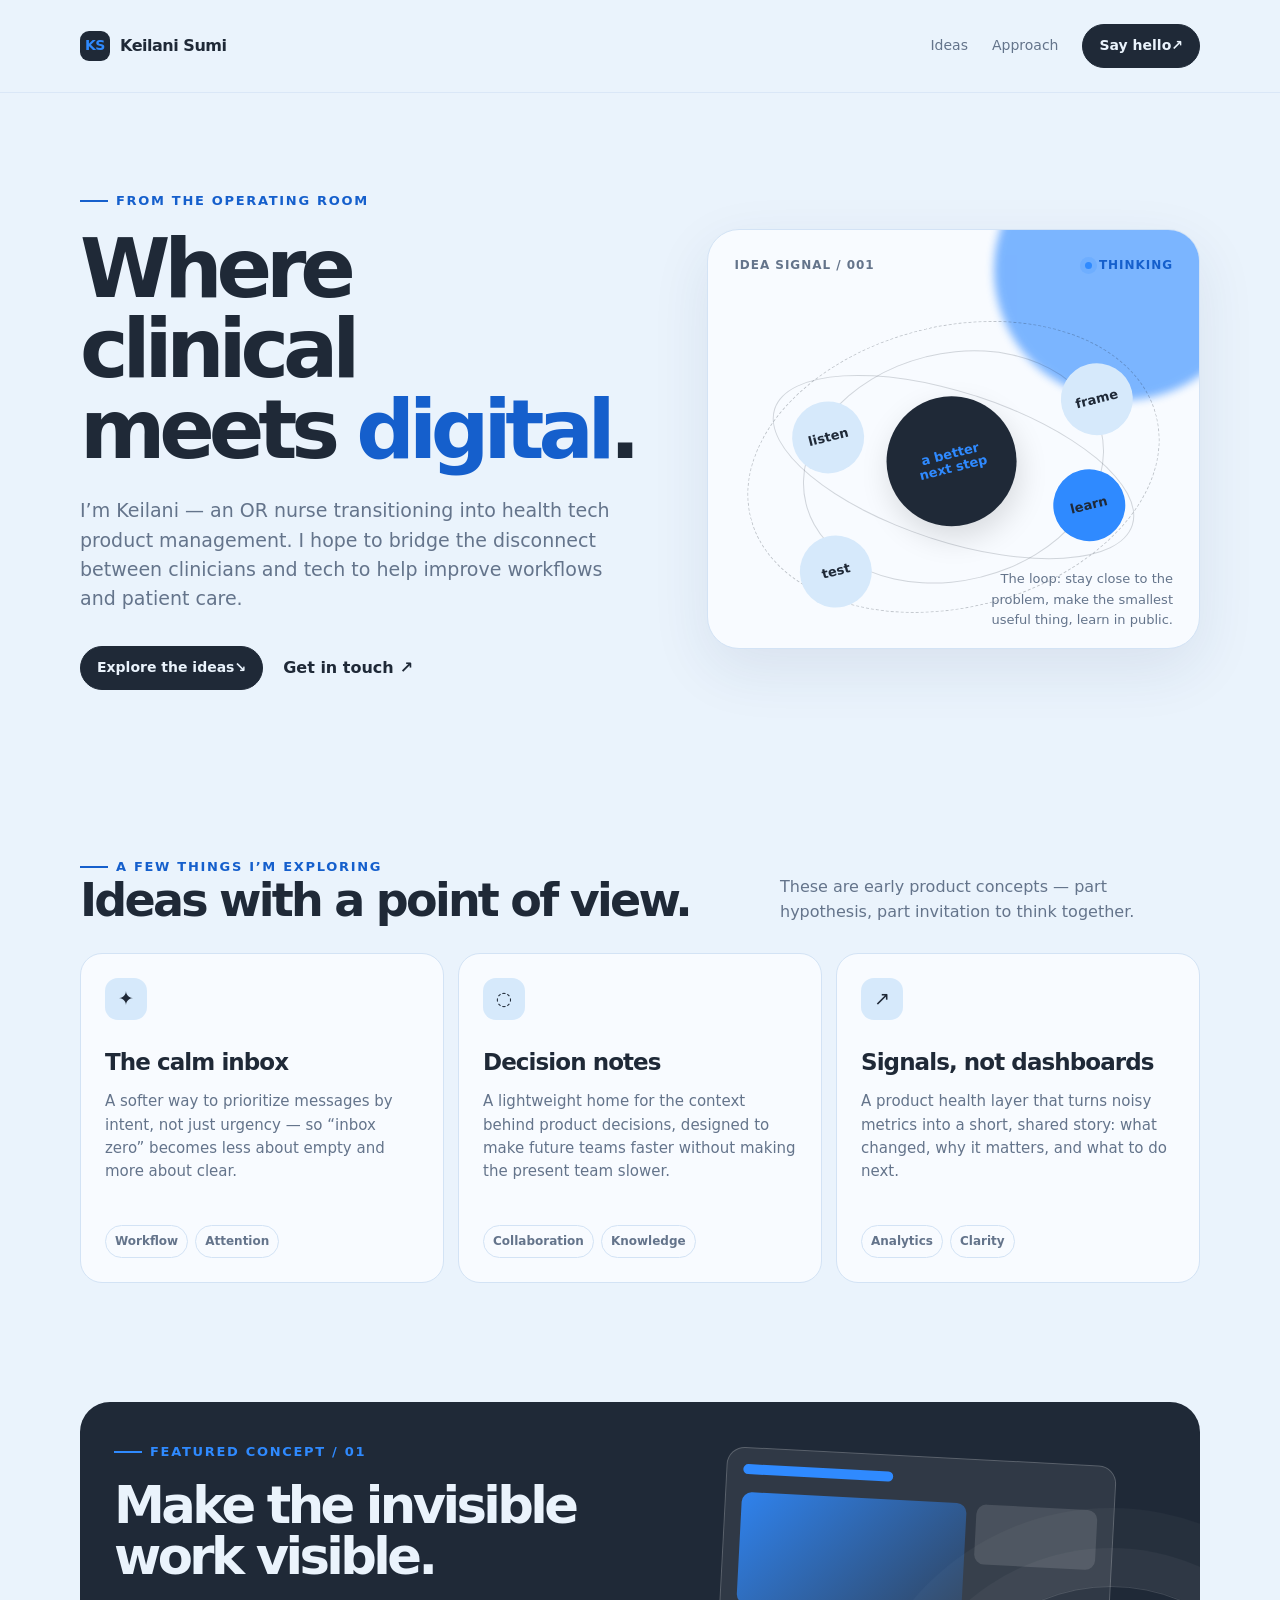
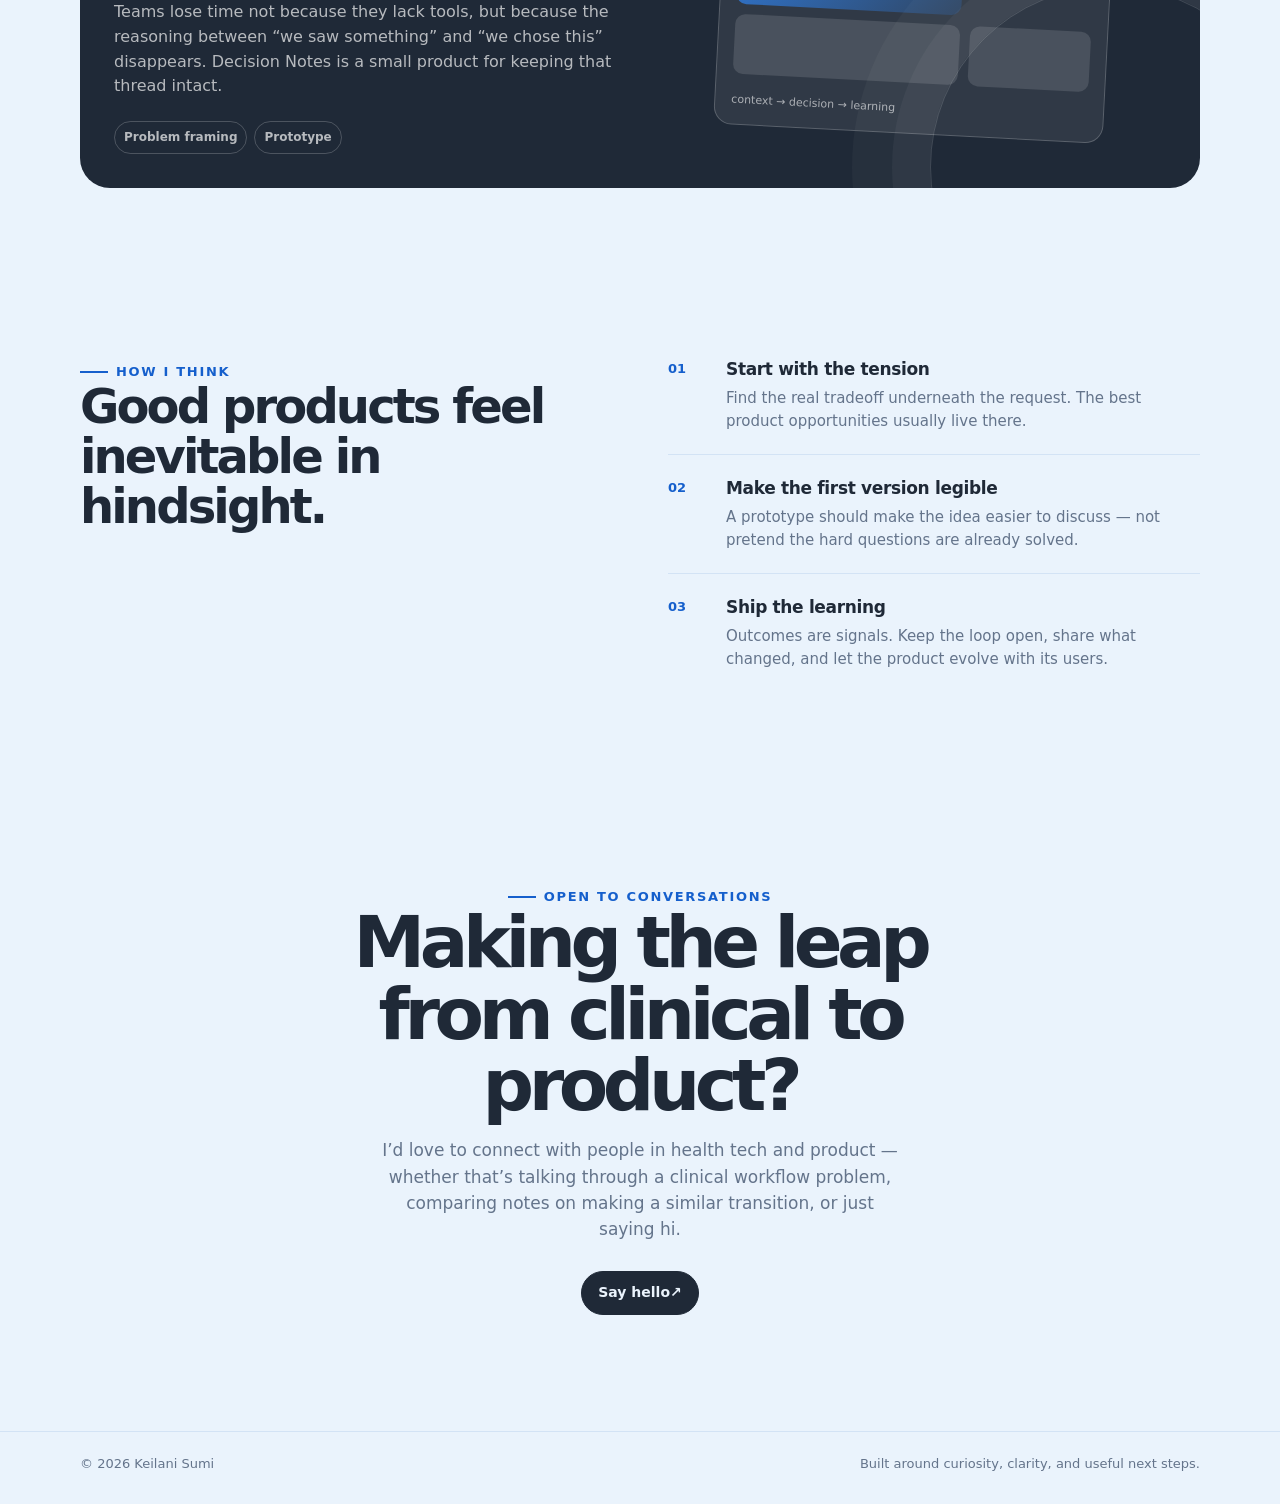
==== index.html @ 6c1b7560 "Rename index_1.html to index.html" ====
<!doctype html>
<html lang="en">
<head>
  <meta charset="utf-8" />
  <meta name="viewport" content="width=device-width, initial-scale=1" />
  <meta name="description" content="Keilani Sumi — product manager exploring useful, humane product ideas." />
  <title>Keilani Sumi — Product ideas, made tangible</title>
  <style>
    :root {
      --ink: #1f2937;
      --muted: #64748b;
      --paper: #eaf3fc;
      --card: #f8fbff;
      --line: #d3e3f5;
      --accent: #2f8aff;
      --accent-deep: #155fcc;
      --blue: #d6e9fb;
      --shadow: 0 20px 60px rgba(30, 60, 100, .09);
      --radius: 22px;
    }
    @media (prefers-color-scheme: dark) {
      :root { --ink: #eef3f9; --muted: #a9b7c7; --paper: #0f1720; --card: #182430; --line: #2a3a4a; --accent: #4fa3ff; --accent-deep: #8fc4ff; --blue: #16324f; --shadow: 0 20px 60px rgba(0,0,0,.3); }
    }
    * { box-sizing: border-box; }
    html { scroll-behavior: smooth; }
    body { margin: 0; background: var(--paper); color: var(--ink); font-family: Inter, ui-sans-serif, system-ui, -apple-system, BlinkMacSystemFont, "Segoe UI", sans-serif; line-height: 1.55; }
    a { color: inherit; text-decoration: none; }
    button, a { -webkit-tap-highlight-color: transparent; }
    .wrap { width: min(1120px, calc(100% - 48px)); margin: 0 auto; }
    header { padding: 24px 0; position: sticky; top: 0; z-index: 5; background: color-mix(in srgb, var(--paper) 88%, transparent); backdrop-filter: blur(14px); border-bottom: 1px solid color-mix(in srgb, var(--line) 70%, transparent); }
    .nav { display: flex; align-items: center; justify-content: space-between; gap: 24px; }
    .brand { display: flex; align-items: center; gap: 10px; font-weight: 760; letter-spacing: -.03em; }
    .mark { width: 30px; height: 30px; border-radius: 9px; display: grid; place-items: center; background: var(--ink); color: var(--accent); font-size: 14px; font-weight: 900; }
    nav { display: flex; align-items: center; gap: 24px; color: var(--muted); font-size: 14px; }
    nav a:hover, nav a:focus-visible { color: var(--ink); }
    .nav-cta, .hero-cta { display: inline-flex; align-items: center; justify-content: center; min-height: 44px; padding: 0 16px; border-radius: 999px; background: var(--ink); color: var(--paper); font-weight: 700; font-size: 14px; border: 1px solid var(--ink); transition: transform .2s ease, background .2s ease; }
    .nav-cta:hover, .hero-cta:hover { transform: translateY(-2px); background: var(--accent-deep); border-color: var(--accent-deep); }
    .hero { padding: 92px 0 74px; display: grid; grid-template-columns: 1.06fr .94fr; align-items: center; gap: 72px; }
    .eyebrow { display: inline-flex; align-items: center; gap: 8px; color: var(--accent-deep); font-size: 13px; font-weight: 800; text-transform: uppercase; letter-spacing: .13em; }
    .eyebrow::before { content: ""; width: 28px; height: 2px; background: var(--accent-deep); }
    h1 { font-size: clamp(48px, 7vw, 82px); line-height: .98; letter-spacing: -.075em; margin: 18px 0 26px; max-width: 720px; }
    .hero p { max-width: 590px; color: var(--muted); font-size: 19px; line-height: 1.55; margin: 0 0 30px; }
    .hero-actions { display: flex; flex-wrap: wrap; align-items: center; gap: 12px; }
    .text-link { color: var(--ink); font-weight: 700; display: inline-flex; align-items: center; gap: 6px; padding: 12px 8px; }
    .text-link span { transition: transform .2s ease; }
    .text-link:hover span { transform: translateX(4px); }
    .signal-card { min-height: 420px; border: 1px solid var(--line); border-radius: 32px; background: var(--card); box-shadow: var(--shadow); padding: 26px; position: relative; overflow: hidden; }
    .signal-card::before { content: ""; position: absolute; width: 260px; height: 260px; border-radius: 50%; background: var(--accent); filter: blur(4px); opacity: .62; top: -90px; right: -55px; }
    .signal-top { position: relative; display: flex; align-items: center; justify-content: space-between; color: var(--muted); font-size: 12px; font-weight: 750; letter-spacing: .08em; text-transform: uppercase; }
    .status { display: inline-flex; align-items: center; gap: 7px; color: var(--accent-deep); }
    .status i { width: 7px; height: 7px; border-radius: 50%; background: #2f8aff; box-shadow: 0 0 0 5px rgba(47,138,255,.16); }
    .orbit { position: absolute; inset: 96px 36px 40px; border: 1px dashed color-mix(in srgb, var(--ink) 25%, transparent); border-radius: 50%; transform: rotate(-14deg); }
    .orbit::before, .orbit::after { content: ""; position: absolute; inset: 26px 56px; border: 1px solid color-mix(in srgb, var(--ink) 18%, transparent); border-radius: 50%; }
    .orbit::after { inset: 65px 20px; transform: rotate(32deg); }
    .node { position: absolute; display: grid; place-items: center; text-align: center; border-radius: 50%; font-weight: 800; font-size: 13px; line-height: 1.1; }
    .node-main { width: 130px; height: 130px; background: var(--ink); color: var(--accent); left: 50%; top: 48%; transform: translate(-50%, -50%); box-shadow: 0 12px 30px rgba(0,0,0,.13); }
    .node-small { width: 72px; height: 72px; background: var(--blue); color: var(--ink); }
    .node-a { top: 16%; left: 14%; } .node-b { top: 26%; right: 4%; } .node-c { bottom: 11%; left: 8%; } .node-d { bottom: 12%; right: 12%; background: var(--accent); }
    .node-label { position: absolute; bottom: 18px; right: 26px; color: var(--muted); font-size: 13px; max-width: 220px; text-align: right; }
    section { padding: 84px 0; }
    .section-head { display: flex; justify-content: space-between; align-items: end; gap: 24px; margin-bottom: 28px; }
    .section-head h2 { margin: 0; font-size: clamp(30px, 4vw, 46px); line-height: 1.04; letter-spacing: -.06em; }
    .section-head p { max-width: 420px; margin: 0; color: var(--muted); }
    .idea-grid { display: grid; grid-template-columns: repeat(3, 1fr); gap: 14px; }
    .idea-card { min-height: 330px; padding: 24px; border: 1px solid var(--line); border-radius: var(--radius); background: var(--card); display: flex; flex-direction: column; justify-content: space-between; transition: transform .2s ease, border-color .2s ease, box-shadow .2s ease; }
    .idea-card:hover { transform: translateY(-5px); border-color: color-mix(in srgb, var(--accent-deep) 50%, var(--line)); box-shadow: var(--shadow); }
    .idea-icon { width: 42px; height: 42px; display: grid; place-items: center; border-radius: 13px; background: var(--blue); font-size: 19px; }
    .idea-card h3 { margin: 25px 0 10px; font-size: 23px; letter-spacing: -.04em; }
    .idea-card p { color: var(--muted); margin: 0; font-size: 15px; }
    .tag-row { display: flex; gap: 7px; flex-wrap: wrap; margin-top: 22px; }
    .tag { border: 1px solid var(--line); border-radius: 999px; padding: 6px 9px; color: var(--muted); font-size: 12px; font-weight: 700; }
    .featured { padding-top: 35px; }
    .feature { border-radius: 30px; background: var(--ink); color: var(--paper); padding: 34px; display: grid; grid-template-columns: 1fr 1fr; gap: 48px; align-items: center; overflow: hidden; position: relative; }
    .feature::after { content: ""; width: 360px; height: 360px; border-radius: 50%; border: 1px solid rgba(255,255,255,.15); position: absolute; right: -92px; bottom: -160px; box-shadow: 0 0 0 38px rgba(255,255,255,.04), 0 0 0 78px rgba(255,255,255,.03); }
    .feature-copy { position: relative; z-index: 1; }
    .feature .eyebrow { color: var(--accent); } .feature .eyebrow::before { background: var(--accent); }
    .feature h2 { font-size: clamp(34px, 4vw, 53px); line-height: 1; letter-spacing: -.07em; margin: 18px 0; max-width: 520px; }
    .feature p { color: rgba(255,255,255,.68); max-width: 500px; margin: 0; }
    .feature-visual { min-height: 280px; position: relative; z-index: 1; display: grid; place-items: center; }
    .mini-product { width: min(100%, 390px); border: 1px solid rgba(255,255,255,.2); border-radius: 18px; background: rgba(255,255,255,.08); padding: 16px; transform: rotate(3deg); }
    .mini-bar { height: 10px; width: 42%; border-radius: 99px; background: var(--accent); margin-bottom: 18px; }
    .mini-row { display: grid; grid-template-columns: 1.3fr .7fr; gap: 10px; margin-bottom: 10px; }
    .mini-block { height: 60px; border-radius: 10px; background: rgba(255,255,255,.12); }
    .mini-block.tall { height: 112px; background: linear-gradient(135deg, rgba(47,138,255,.9), rgba(47,138,255,.15)); }
    .mini-note { font-size: 11px; color: rgba(255,255,255,.6); padding-top: 7px; }
    .principles { display: grid; grid-template-columns: 1fr 1fr; gap: 56px; align-items: start; }
    .principles h2 { margin: 0; font-size: clamp(30px, 4vw, 48px); letter-spacing: -.06em; line-height: 1.04; }
    .principle-list { display: grid; gap: 0; }
    .principle { display: grid; grid-template-columns: 42px 1fr; gap: 16px; padding: 20px 0; border-top: 1px solid var(--line); }
    .principle:first-child { border-top: 0; padding-top: 0; }
    .principle-num { color: var(--accent-deep); font-weight: 850; font-size: 13px; padding-top: 3px; }
    .principle h3 { margin: 0 0 5px; font-size: 17px; letter-spacing: -.02em; }
    .principle p { color: var(--muted); margin: 0; font-size: 15px; }
    .contact { text-align: center; padding: 106px 0 116px; }
    .contact h2 { margin: 0 auto 16px; max-width: 700px; font-size: clamp(42px, 6vw, 72px); line-height: .99; letter-spacing: -.075em; }
    .contact p { margin: 0 auto 28px; max-width: 520px; color: var(--muted); font-size: 17px; }
    footer { border-top: 1px solid var(--line); padding: 22px 0 30px; color: var(--muted); font-size: 13px; }
    .footer-row { display: flex; justify-content: space-between; gap: 20px; }
    :focus-visible { outline: 3px solid var(--accent-deep); outline-offset: 4px; }
    @media (max-width: 820px) { .hero { grid-template-columns: 1fr; gap: 42px; padding-top: 70px; } .idea-grid { grid-template-columns: 1fr; } .idea-card { min-height: 250px; } .feature { grid-template-columns: 1fr; gap: 26px; } .principles { grid-template-columns: 1fr; gap: 34px; } }
    @media (max-width: 560px) { .wrap { width: min(100% - 32px, 1120px); } header { padding: 16px 0; } nav a:not(.nav-cta) { display: none; } .hero { padding: 58px 0 50px; } h1 { font-size: 54px; } .hero p { font-size: 17px; } .signal-card { min-height: 350px; } .signal-card::before { width: 210px; height: 210px; top: -70px; right: -42px; } .orbit { inset: 84px 20px 28px; } .node-main { width: 108px; height: 108px; } .node-small { width: 60px; height: 60px; font-size: 11px; } .node-label { display: none; } section { padding: 66px 0; } .section-head { display: block; } .section-head p { margin-top: 13px; } .feature { padding: 25px; } .feature-visual { min-height: 220px; } .footer-row { flex-direction: column; gap: 8px; } }
    @media (prefers-reduced-motion: reduce) { html { scroll-behavior: auto; } *, *::before, *::after { transition: none !important; } }
  </style>
</head>
<body>
  <header>
    <div class="wrap nav">
      <a class="brand" href="#top" aria-label="Keilani Sumi home"><span class="mark">KS</span><span>Keilani Sumi</span></a>
      <nav aria-label="Primary navigation">
        <a href="#ideas">Ideas</a>
        <a href="#approach">Approach</a>
        <a class="nav-cta" href="mailto:keilanisumi@gmail.com?subject=Hello%20Keilani">Say hello <span aria-hidden="true">↗</span></a>
      </nav>
    </div>
  </header>

  <main id="top">
    <section class="wrap hero">
      <div>
        <div class="eyebrow">From the operating room</div>
        <h1>Where clinical<br />meets <span style="color:var(--accent-deep)">digital</span>.</h1>
        <p>I’m Keilani — an OR nurse transitioning into health tech product management. I hope to bridge the disconnect between clinicians and tech to help improve workflows and patient care.</p>
        <div class="hero-actions">
          <a class="hero-cta" href="#ideas">Explore the ideas <span aria-hidden="true">↘</span></a>
          <a class="text-link" href="mailto:keilanisumi@gmail.com?subject=Hello%20Keilani">Get in touch <span aria-hidden="true">↗</span></a>
        </div>
      </div>
      <div class="signal-card" aria-label="A visual diagram of a product idea moving from signal to outcome">
        <div class="signal-top"><span>Idea signal / 001</span><span class="status"><i></i> thinking</span></div>
        <div class="orbit" aria-hidden="true">
          <div class="node node-main">a better<br />next step</div>
          <div class="node node-small node-a">listen</div>
          <div class="node node-small node-b">frame</div>
          <div class="node node-small node-c">test</div>
          <div class="node node-small node-d">learn</div>
        </div>
        <div class="node-label">The loop: stay close to the problem, make the smallest useful thing, learn in public.</div>
      </div>
    </section>

    <section id="ideas" class="wrap">
      <div class="section-head"><div><div class="eyebrow">A few things I’m exploring</div><h2>Ideas with a point of view.</h2></div><p>These are early product concepts — part hypothesis, part invitation to think together.</p></div>
      <div class="idea-grid">
        <article class="idea-card"><div><div class="idea-icon">✦</div><h3>The calm inbox</h3><p>A softer way to prioritize messages by intent, not just urgency — so “inbox zero” becomes less about empty and more about clear.</p></div><div class="tag-row"><span class="tag">Workflow</span><span class="tag">Attention</span></div></article>
        <article class="idea-card"><div><div class="idea-icon">◌</div><h3>Decision notes</h3><p>A lightweight home for the context behind product decisions, designed to make future teams faster without making the present team slower.</p></div><div class="tag-row"><span class="tag">Collaboration</span><span class="tag">Knowledge</span></div></article>
        <article class="idea-card"><div><div class="idea-icon">↗</div><h3>Signals, not dashboards</h3><p>A product health layer that turns noisy metrics into a short, shared story: what changed, why it matters, and what to do next.</p></div><div class="tag-row"><span class="tag">Analytics</span><span class="tag">Clarity</span></div></article>
      </div>
    </section>

    <section class="wrap featured" aria-labelledby="featured-title">
      <div class="feature">
        <div class="feature-copy"><div class="eyebrow">Featured concept / 01</div><h2 id="featured-title">Make the invisible work visible.</h2><p>Teams lose time not because they lack tools, but because the reasoning between “we saw something” and “we chose this” disappears. Decision Notes is a small product for keeping that thread intact.</p><div class="tag-row"><span class="tag" style="border-color:rgba(255,255,255,.2);color:rgba(255,255,255,.68)">Problem framing</span><span class="tag" style="border-color:rgba(255,255,255,.2);color:rgba(255,255,255,.68)">Prototype</span></div></div>
        <div class="feature-visual" aria-hidden="true"><div class="mini-product"><div class="mini-bar"></div><div class="mini-row"><div class="mini-block tall"></div><div class="mini-block"></div></div><div class="mini-row"><div class="mini-block"></div><div class="mini-block"></div></div><div class="mini-note">context → decision → learning</div></div></div>
      </div>
    </section>

    <section id="approach" class="wrap principles">
      <div><div class="eyebrow">How I think</div><h2>Good products feel inevitable in hindsight.</h2></div>
      <div class="principle-list">
        <div class="principle"><div class="principle-num">01</div><div><h3>Start with the tension</h3><p>Find the real tradeoff underneath the request. The best product opportunities usually live there.</p></div></div>
        <div class="principle"><div class="principle-num">02</div><div><h3>Make the first version legible</h3><p>A prototype should make the idea easier to discuss — not pretend the hard questions are already solved.</p></div></div>
        <div class="principle"><div class="principle-num">03</div><div><h3>Ship the learning</h3><p>Outcomes are signals. Keep the loop open, share what changed, and let the product evolve with its users.</p></div></div>
      </div>
    </section>

    <section class="wrap contact"><div class="eyebrow" style="justify-content:center">Open to conversations</div><h2>Making the leap from clinical to product?</h2><p>I’d love to connect with people in health tech and product — whether that’s talking through a clinical workflow problem, comparing notes on making a similar transition, or just saying hi.</p><a class="hero-cta" href="mailto:keilanisumi@gmail.com?subject=Product%20idea%20to%20unpack">Say hello <span aria-hidden="true">↗</span></a></section>
  </main>

  <footer><div class="wrap footer-row"><span>© 2026 Keilani Sumi</span><span>Built around curiosity, clarity, and useful next steps.</span></div></footer>
</body>
</html>
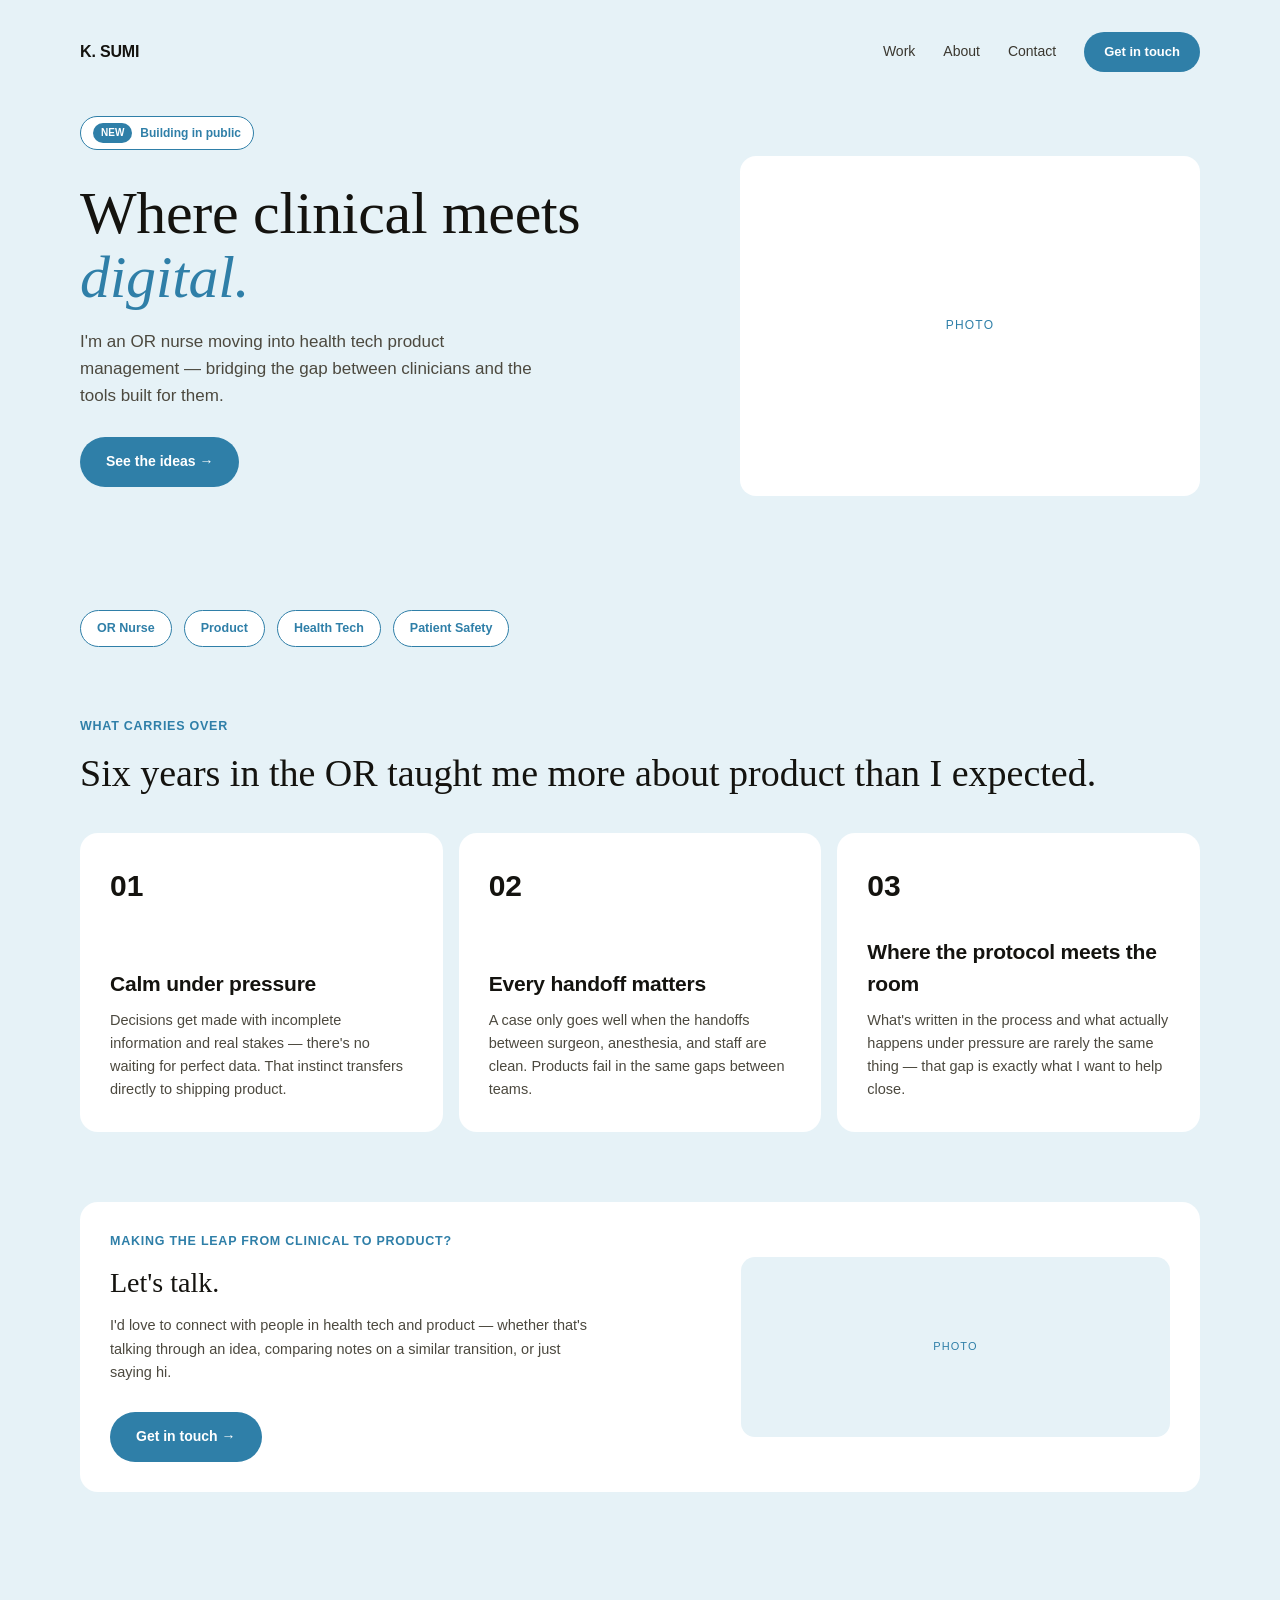
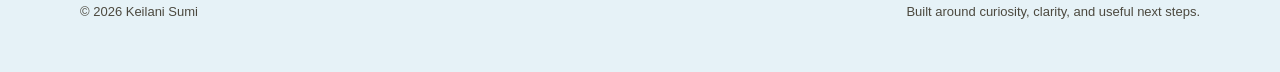
==== commit 20cc15d9: "Add files via upload" ====
--- a/index.html
+++ b/index.html
@@ -3,169 +3,88 @@
 <head>
   <meta charset="utf-8" />
   <meta name="viewport" content="width=device-width, initial-scale=1" />
-  <meta name="description" content="Keilani Sumi — product manager exploring useful, humane product ideas." />
-  <title>Keilani Sumi — Product ideas, made tangible</title>
-  <style>
-    :root {
-      --ink: #1f2937;
-      --muted: #64748b;
-      --paper: #eaf3fc;
-      --card: #f8fbff;
-      --line: #d3e3f5;
-      --accent: #2f8aff;
-      --accent-deep: #155fcc;
-      --blue: #d6e9fb;
-      --shadow: 0 20px 60px rgba(30, 60, 100, .09);
-      --radius: 22px;
-    }
-    @media (prefers-color-scheme: dark) {
-      :root { --ink: #eef3f9; --muted: #a9b7c7; --paper: #0f1720; --card: #182430; --line: #2a3a4a; --accent: #4fa3ff; --accent-deep: #8fc4ff; --blue: #16324f; --shadow: 0 20px 60px rgba(0,0,0,.3); }
-    }
-    * { box-sizing: border-box; }
-    html { scroll-behavior: smooth; }
-    body { margin: 0; background: var(--paper); color: var(--ink); font-family: Inter, ui-sans-serif, system-ui, -apple-system, BlinkMacSystemFont, "Segoe UI", sans-serif; line-height: 1.55; }
-    a { color: inherit; text-decoration: none; }
-    button, a { -webkit-tap-highlight-color: transparent; }
-    .wrap { width: min(1120px, calc(100% - 48px)); margin: 0 auto; }
-    header { padding: 24px 0; position: sticky; top: 0; z-index: 5; background: color-mix(in srgb, var(--paper) 88%, transparent); backdrop-filter: blur(14px); border-bottom: 1px solid color-mix(in srgb, var(--line) 70%, transparent); }
-    .nav { display: flex; align-items: center; justify-content: space-between; gap: 24px; }
-    .brand { display: flex; align-items: center; gap: 10px; font-weight: 760; letter-spacing: -.03em; }
-    .mark { width: 30px; height: 30px; border-radius: 9px; display: grid; place-items: center; background: var(--ink); color: var(--accent); font-size: 14px; font-weight: 900; }
-    nav { display: flex; align-items: center; gap: 24px; color: var(--muted); font-size: 14px; }
-    nav a:hover, nav a:focus-visible { color: var(--ink); }
-    .nav-cta, .hero-cta { display: inline-flex; align-items: center; justify-content: center; min-height: 44px; padding: 0 16px; border-radius: 999px; background: var(--ink); color: var(--paper); font-weight: 700; font-size: 14px; border: 1px solid var(--ink); transition: transform .2s ease, background .2s ease; }
-    .nav-cta:hover, .hero-cta:hover { transform: translateY(-2px); background: var(--accent-deep); border-color: var(--accent-deep); }
-    .hero { padding: 92px 0 74px; display: grid; grid-template-columns: 1.06fr .94fr; align-items: center; gap: 72px; }
-    .eyebrow { display: inline-flex; align-items: center; gap: 8px; color: var(--accent-deep); font-size: 13px; font-weight: 800; text-transform: uppercase; letter-spacing: .13em; }
-    .eyebrow::before { content: ""; width: 28px; height: 2px; background: var(--accent-deep); }
-    h1 { font-size: clamp(48px, 7vw, 82px); line-height: .98; letter-spacing: -.075em; margin: 18px 0 26px; max-width: 720px; }
-    .hero p { max-width: 590px; color: var(--muted); font-size: 19px; line-height: 1.55; margin: 0 0 30px; }
-    .hero-actions { display: flex; flex-wrap: wrap; align-items: center; gap: 12px; }
-    .text-link { color: var(--ink); font-weight: 700; display: inline-flex; align-items: center; gap: 6px; padding: 12px 8px; }
-    .text-link span { transition: transform .2s ease; }
-    .text-link:hover span { transform: translateX(4px); }
-    .signal-card { min-height: 420px; border: 1px solid var(--line); border-radius: 32px; background: var(--card); box-shadow: var(--shadow); padding: 26px; position: relative; overflow: hidden; }
-    .signal-card::before { content: ""; position: absolute; width: 260px; height: 260px; border-radius: 50%; background: var(--accent); filter: blur(4px); opacity: .62; top: -90px; right: -55px; }
-    .signal-top { position: relative; display: flex; align-items: center; justify-content: space-between; color: var(--muted); font-size: 12px; font-weight: 750; letter-spacing: .08em; text-transform: uppercase; }
-    .status { display: inline-flex; align-items: center; gap: 7px; color: var(--accent-deep); }
-    .status i { width: 7px; height: 7px; border-radius: 50%; background: #2f8aff; box-shadow: 0 0 0 5px rgba(47,138,255,.16); }
-    .orbit { position: absolute; inset: 96px 36px 40px; border: 1px dashed color-mix(in srgb, var(--ink) 25%, transparent); border-radius: 50%; transform: rotate(-14deg); }
-    .orbit::before, .orbit::after { content: ""; position: absolute; inset: 26px 56px; border: 1px solid color-mix(in srgb, var(--ink) 18%, transparent); border-radius: 50%; }
-    .orbit::after { inset: 65px 20px; transform: rotate(32deg); }
-    .node { position: absolute; display: grid; place-items: center; text-align: center; border-radius: 50%; font-weight: 800; font-size: 13px; line-height: 1.1; }
-    .node-main { width: 130px; height: 130px; background: var(--ink); color: var(--accent); left: 50%; top: 48%; transform: translate(-50%, -50%); box-shadow: 0 12px 30px rgba(0,0,0,.13); }
-    .node-small { width: 72px; height: 72px; background: var(--blue); color: var(--ink); }
-    .node-a { top: 16%; left: 14%; } .node-b { top: 26%; right: 4%; } .node-c { bottom: 11%; left: 8%; } .node-d { bottom: 12%; right: 12%; background: var(--accent); }
-    .node-label { position: absolute; bottom: 18px; right: 26px; color: var(--muted); font-size: 13px; max-width: 220px; text-align: right; }
-    section { padding: 84px 0; }
-    .section-head { display: flex; justify-content: space-between; align-items: end; gap: 24px; margin-bottom: 28px; }
-    .section-head h2 { margin: 0; font-size: clamp(30px, 4vw, 46px); line-height: 1.04; letter-spacing: -.06em; }
-    .section-head p { max-width: 420px; margin: 0; color: var(--muted); }
-    .idea-grid { display: grid; grid-template-columns: repeat(3, 1fr); gap: 14px; }
-    .idea-card { min-height: 330px; padding: 24px; border: 1px solid var(--line); border-radius: var(--radius); background: var(--card); display: flex; flex-direction: column; justify-content: space-between; transition: transform .2s ease, border-color .2s ease, box-shadow .2s ease; }
-    .idea-card:hover { transform: translateY(-5px); border-color: color-mix(in srgb, var(--accent-deep) 50%, var(--line)); box-shadow: var(--shadow); }
-    .idea-icon { width: 42px; height: 42px; display: grid; place-items: center; border-radius: 13px; background: var(--blue); font-size: 19px; }
-    .idea-card h3 { margin: 25px 0 10px; font-size: 23px; letter-spacing: -.04em; }
-    .idea-card p { color: var(--muted); margin: 0; font-size: 15px; }
-    .tag-row { display: flex; gap: 7px; flex-wrap: wrap; margin-top: 22px; }
-    .tag { border: 1px solid var(--line); border-radius: 999px; padding: 6px 9px; color: var(--muted); font-size: 12px; font-weight: 700; }
-    .featured { padding-top: 35px; }
-    .feature { border-radius: 30px; background: var(--ink); color: var(--paper); padding: 34px; display: grid; grid-template-columns: 1fr 1fr; gap: 48px; align-items: center; overflow: hidden; position: relative; }
-    .feature::after { content: ""; width: 360px; height: 360px; border-radius: 50%; border: 1px solid rgba(255,255,255,.15); position: absolute; right: -92px; bottom: -160px; box-shadow: 0 0 0 38px rgba(255,255,255,.04), 0 0 0 78px rgba(255,255,255,.03); }
-    .feature-copy { position: relative; z-index: 1; }
-    .feature .eyebrow { color: var(--accent); } .feature .eyebrow::before { background: var(--accent); }
-    .feature h2 { font-size: clamp(34px, 4vw, 53px); line-height: 1; letter-spacing: -.07em; margin: 18px 0; max-width: 520px; }
-    .feature p { color: rgba(255,255,255,.68); max-width: 500px; margin: 0; }
-    .feature-visual { min-height: 280px; position: relative; z-index: 1; display: grid; place-items: center; }
-    .mini-product { width: min(100%, 390px); border: 1px solid rgba(255,255,255,.2); border-radius: 18px; background: rgba(255,255,255,.08); padding: 16px; transform: rotate(3deg); }
-    .mini-bar { height: 10px; width: 42%; border-radius: 99px; background: var(--accent); margin-bottom: 18px; }
-    .mini-row { display: grid; grid-template-columns: 1.3fr .7fr; gap: 10px; margin-bottom: 10px; }
-    .mini-block { height: 60px; border-radius: 10px; background: rgba(255,255,255,.12); }
-    .mini-block.tall { height: 112px; background: linear-gradient(135deg, rgba(47,138,255,.9), rgba(47,138,255,.15)); }
-    .mini-note { font-size: 11px; color: rgba(255,255,255,.6); padding-top: 7px; }
-    .principles { display: grid; grid-template-columns: 1fr 1fr; gap: 56px; align-items: start; }
-    .principles h2 { margin: 0; font-size: clamp(30px, 4vw, 48px); letter-spacing: -.06em; line-height: 1.04; }
-    .principle-list { display: grid; gap: 0; }
-    .principle { display: grid; grid-template-columns: 42px 1fr; gap: 16px; padding: 20px 0; border-top: 1px solid var(--line); }
-    .principle:first-child { border-top: 0; padding-top: 0; }
-    .principle-num { color: var(--accent-deep); font-weight: 850; font-size: 13px; padding-top: 3px; }
-    .principle h3 { margin: 0 0 5px; font-size: 17px; letter-spacing: -.02em; }
-    .principle p { color: var(--muted); margin: 0; font-size: 15px; }
-    .contact { text-align: center; padding: 106px 0 116px; }
-    .contact h2 { margin: 0 auto 16px; max-width: 700px; font-size: clamp(42px, 6vw, 72px); line-height: .99; letter-spacing: -.075em; }
-    .contact p { margin: 0 auto 28px; max-width: 520px; color: var(--muted); font-size: 17px; }
-    footer { border-top: 1px solid var(--line); padding: 22px 0 30px; color: var(--muted); font-size: 13px; }
-    .footer-row { display: flex; justify-content: space-between; gap: 20px; }
-    :focus-visible { outline: 3px solid var(--accent-deep); outline-offset: 4px; }
-    @media (max-width: 820px) { .hero { grid-template-columns: 1fr; gap: 42px; padding-top: 70px; } .idea-grid { grid-template-columns: 1fr; } .idea-card { min-height: 250px; } .feature { grid-template-columns: 1fr; gap: 26px; } .principles { grid-template-columns: 1fr; gap: 34px; } }
-    @media (max-width: 560px) { .wrap { width: min(100% - 32px, 1120px); } header { padding: 16px 0; } nav a:not(.nav-cta) { display: none; } .hero { padding: 58px 0 50px; } h1 { font-size: 54px; } .hero p { font-size: 17px; } .signal-card { min-height: 350px; } .signal-card::before { width: 210px; height: 210px; top: -70px; right: -42px; } .orbit { inset: 84px 20px 28px; } .node-main { width: 108px; height: 108px; } .node-small { width: 60px; height: 60px; font-size: 11px; } .node-label { display: none; } section { padding: 66px 0; } .section-head { display: block; } .section-head p { margin-top: 13px; } .feature { padding: 25px; } .feature-visual { min-height: 220px; } .footer-row { flex-direction: column; gap: 8px; } }
-    @media (prefers-reduced-motion: reduce) { html { scroll-behavior: auto; } *, *::before, *::after { transition: none !important; } }
-  </style>
+  <meta name="description" content="Keilani Sumi — OR nurse transitioning into health tech product management." />
+  <title>Keilani Sumi — Where clinical meets digital</title>
+  <link rel="stylesheet" href="style.css" />
 </head>
 <body>
-  <header>
-    <div class="wrap nav">
-      <a class="brand" href="#top" aria-label="Keilani Sumi home"><span class="mark">KS</span><span>Keilani Sumi</span></a>
-      <nav aria-label="Primary navigation">
-        <a href="#ideas">Ideas</a>
-        <a href="#approach">Approach</a>
-        <a class="nav-cta" href="mailto:keilanisumi@gmail.com?subject=Hello%20Keilani">Say hello <span aria-hidden="true">↗</span></a>
-      </nav>
-    </div>
+  <header class="wrap top">
+    <a class="brand" href="index.html">K. SUMI</a>
+    <nav class="links">
+      <a href="work.html">Work</a>
+      <a href="about.html">About</a>
+      <a href="contact.html">Contact</a>
+      <a class="nav-cta" href="contact.html">Get in touch</a>
+    </nav>
   </header>
 
-  <main id="top">
-    <section class="wrap hero">
+  <main class="wrap">
+    <div class="badge"><span class="tag">NEW</span> Building in public</div>
+
+    <section class="hero" style="padding-top:0;">
       <div>
-        <div class="eyebrow">From the operating room</div>
-        <h1>Where clinical<br />meets <span style="color:var(--accent-deep)">digital</span>.</h1>
-        <p>I’m Keilani — an OR nurse transitioning into health tech product management. I hope to bridge the disconnect between clinicians and tech to help improve workflows and patient care.</p>
-        <div class="hero-actions">
-          <a class="hero-cta" href="#ideas">Explore the ideas <span aria-hidden="true">↘</span></a>
-          <a class="text-link" href="mailto:keilanisumi@gmail.com?subject=Hello%20Keilani">Get in touch <span aria-hidden="true">↗</span></a>
+        <h1>Where clinical meets <em>digital.</em></h1>
+        <p class="sub">I'm an OR nurse moving into health tech product management — bridging the gap between clinicians and the tools built for them.</p>
+        <a class="btn" href="work.html">See the ideas →</a>
+      </div>
+      <div class="ph">PHOTO</div>
+    </section>
+
+    <div class="tagrow">
+      <span class="pill">OR Nurse</span>
+      <span class="pill">Product</span>
+      <span class="pill">Health Tech</span>
+      <span class="pill">Patient Safety</span>
+    </div>
+
+    <section>
+      <div class="section-head">
+        <div class="label" style="margin-top:0;">What carries over</div>
+        <h2>Six years in the OR taught me more about product than I expected.</h2>
+      </div>
+      <div class="grid3">
+        <div class="card num-card">
+          <div class="num">01</div>
+          <div>
+            <h3>Calm under pressure</h3>
+            <p>Decisions get made with incomplete information and real stakes — there's no waiting for perfect data. That instinct transfers directly to shipping product.</p>
+          </div>
         </div>
-      </div>
-      <div class="signal-card" aria-label="A visual diagram of a product idea moving from signal to outcome">
-        <div class="signal-top"><span>Idea signal / 001</span><span class="status"><i></i> thinking</span></div>
-        <div class="orbit" aria-hidden="true">
-          <div class="node node-main">a better<br />next step</div>
-          <div class="node node-small node-a">listen</div>
-          <div class="node node-small node-b">frame</div>
-          <div class="node node-small node-c">test</div>
-          <div class="node node-small node-d">learn</div>
+        <div class="card num-card">
+          <div class="num">02</div>
+          <div>
+            <h3>Every handoff matters</h3>
+            <p>A case only goes well when the handoffs between surgeon, anesthesia, and staff are clean. Products fail in the same gaps between teams.</p>
+          </div>
         </div>
-        <div class="node-label">The loop: stay close to the problem, make the smallest useful thing, learn in public.</div>
+        <div class="card num-card">
+          <div class="num">03</div>
+          <div>
+            <h3>Where the protocol meets the room</h3>
+            <p>What's written in the process and what actually happens under pressure are rarely the same thing — that gap is exactly what I want to help close.</p>
+          </div>
+        </div>
       </div>
     </section>
 
-    <section id="ideas" class="wrap">
-      <div class="section-head"><div><div class="eyebrow">A few things I’m exploring</div><h2>Ideas with a point of view.</h2></div><p>These are early product concepts — part hypothesis, part invitation to think together.</p></div>
-      <div class="idea-grid">
-        <article class="idea-card"><div><div class="idea-icon">✦</div><h3>The calm inbox</h3><p>A softer way to prioritize messages by intent, not just urgency — so “inbox zero” becomes less about empty and more about clear.</p></div><div class="tag-row"><span class="tag">Workflow</span><span class="tag">Attention</span></div></article>
-        <article class="idea-card"><div><div class="idea-icon">◌</div><h3>Decision notes</h3><p>A lightweight home for the context behind product decisions, designed to make future teams faster without making the present team slower.</p></div><div class="tag-row"><span class="tag">Collaboration</span><span class="tag">Knowledge</span></div></article>
-        <article class="idea-card"><div><div class="idea-icon">↗</div><h3>Signals, not dashboards</h3><p>A product health layer that turns noisy metrics into a short, shared story: what changed, why it matters, and what to do next.</p></div><div class="tag-row"><span class="tag">Analytics</span><span class="tag">Clarity</span></div></article>
+    <section style="padding-top:0;">
+      <div class="card wide" style="align-items:center;">
+        <div>
+          <div class="label" style="margin-top:0;">Making the leap from clinical to product?</div>
+          <h2 style="font-family:var(--serif); font-weight:400; font-size:28px; margin-top:10px;">Let's talk.</h2>
+          <p style="color:var(--muted); margin-top:10px; max-width:480px;">I'd love to connect with people in health tech and product — whether that's talking through an idea, comparing notes on a similar transition, or just saying hi.</p>
+          <a class="btn" href="contact.html">Get in touch →</a>
+        </div>
+        <div class="ph2" style="height:180px;">PHOTO</div>
       </div>
     </section>
-
-    <section class="wrap featured" aria-labelledby="featured-title">
-      <div class="feature">
-        <div class="feature-copy"><div class="eyebrow">Featured concept / 01</div><h2 id="featured-title">Make the invisible work visible.</h2><p>Teams lose time not because they lack tools, but because the reasoning between “we saw something” and “we chose this” disappears. Decision Notes is a small product for keeping that thread intact.</p><div class="tag-row"><span class="tag" style="border-color:rgba(255,255,255,.2);color:rgba(255,255,255,.68)">Problem framing</span><span class="tag" style="border-color:rgba(255,255,255,.2);color:rgba(255,255,255,.68)">Prototype</span></div></div>
-        <div class="feature-visual" aria-hidden="true"><div class="mini-product"><div class="mini-bar"></div><div class="mini-row"><div class="mini-block tall"></div><div class="mini-block"></div></div><div class="mini-row"><div class="mini-block"></div><div class="mini-block"></div></div><div class="mini-note">context → decision → learning</div></div></div>
-      </div>
-    </section>
-
-    <section id="approach" class="wrap principles">
-      <div><div class="eyebrow">How I think</div><h2>Good products feel inevitable in hindsight.</h2></div>
-      <div class="principle-list">
-        <div class="principle"><div class="principle-num">01</div><div><h3>Start with the tension</h3><p>Find the real tradeoff underneath the request. The best product opportunities usually live there.</p></div></div>
-        <div class="principle"><div class="principle-num">02</div><div><h3>Make the first version legible</h3><p>A prototype should make the idea easier to discuss — not pretend the hard questions are already solved.</p></div></div>
-        <div class="principle"><div class="principle-num">03</div><div><h3>Ship the learning</h3><p>Outcomes are signals. Keep the loop open, share what changed, and let the product evolve with its users.</p></div></div>
-      </div>
-    </section>
-
-    <section class="wrap contact"><div class="eyebrow" style="justify-content:center">Open to conversations</div><h2>Making the leap from clinical to product?</h2><p>I’d love to connect with people in health tech and product — whether that’s talking through a clinical workflow problem, comparing notes on making a similar transition, or just saying hi.</p><a class="hero-cta" href="mailto:keilanisumi@gmail.com?subject=Product%20idea%20to%20unpack">Say hello <span aria-hidden="true">↗</span></a></section>
   </main>
 
-  <footer><div class="wrap footer-row"><span>© 2026 Keilani Sumi</span><span>Built around curiosity, clarity, and useful next steps.</span></div></footer>
+  <footer class="wrap">
+    <div class="footer-row">
+      <span>© 2026 Keilani Sumi</span>
+      <span>Built around curiosity, clarity, and useful next steps.</span>
+    </div>
+  </footer>
 </body>
 </html>
--- a/style.css
+++ b/style.css
@@ -0,0 +1,304 @@
+/* ===== Keilani Sumi — shared site styles ===== */
+/* Change colors, fonts, and sizes here — every page that links this file updates automatically. */
+
+:root {
+  --bg: #e6f2f7;      /* page background */
+  --card: #ffffff;    /* card / bubble background */
+  --ink: #14130f;     /* main text */
+  --muted: #4c493f;   /* body / secondary text */
+  --accent: #2f7fa8;  /* accent color (labels, links, buttons, borders) */
+  --radius: 18px;
+  --serif: Georgia, 'Times New Roman', serif;
+  --sans: Arial, Helvetica, sans-serif;
+}
+
+* { box-sizing: border-box; margin: 0; padding: 0; }
+
+html { scroll-behavior: smooth; }
+
+body {
+  background: var(--bg);
+  color: var(--ink);
+  font-family: var(--sans);
+  line-height: 1.55;
+}
+
+a { color: inherit; text-decoration: none; }
+
+.wrap {
+  width: min(1120px, calc(100% - 48px));
+  margin: 0 auto;
+}
+
+/* ---------- Nav ---------- */
+.top {
+  display: flex;
+  justify-content: space-between;
+  align-items: center;
+  padding: 32px 0 0;
+}
+.brand { font-size: 16px; font-weight: 800; letter-spacing: -.01em; }
+.links { display: flex; align-items: center; gap: 28px; font-size: 14px; color: #3a372f; }
+.links a.active { color: var(--accent); font-weight: 700; }
+.links a:hover { color: var(--accent); }
+.nav-cta {
+  background: var(--accent);
+  color: #fff;
+  padding: 10px 20px;
+  border-radius: 999px;
+  font-size: 13px;
+  font-weight: 700;
+  display: inline-block;
+}
+
+/* ---------- Eyebrow / label ---------- */
+.label {
+  font-size: 12.5px;
+  font-weight: 700;
+  letter-spacing: .06em;
+  text-transform: uppercase;
+  color: var(--accent);
+  margin-top: 50px;
+}
+
+/* ---------- Badge ---------- */
+.badge {
+  display: inline-flex;
+  align-items: center;
+  gap: 8px;
+  font-size: 12px;
+  font-weight: 700;
+  color: var(--accent);
+  background: var(--card);
+  border: 1px solid var(--accent);
+  padding: 6px 12px;
+  border-radius: 999px;
+  margin-top: 44px;
+}
+.badge .tag {
+  background: var(--accent);
+  color: #fff;
+  padding: 2px 8px;
+  border-radius: 999px;
+  font-size: 10px;
+}
+
+/* ---------- Headings ---------- */
+h1 {
+  font-family: var(--serif);
+  font-weight: 400;
+  font-size: clamp(38px, 5vw, 60px);
+  line-height: 1.06;
+  letter-spacing: -.005em;
+  margin-top: 18px;
+}
+h1 em { font-style: italic; color: var(--accent); }
+
+p.sub {
+  font-size: 17px;
+  color: var(--muted);
+  line-height: 1.6;
+  max-width: 460px;
+  margin-top: 18px;
+}
+
+/* ---------- Buttons ---------- */
+.btn {
+  display: inline-block;
+  background: var(--accent);
+  color: #fff;
+  padding: 14px 26px;
+  border-radius: 999px;
+  font-size: 14px;
+  font-weight: 700;
+  margin-top: 28px;
+  transition: transform .15s ease;
+}
+.btn:hover { transform: translateY(-2px); }
+
+/* ---------- Hero (home page) ---------- */
+.hero {
+  display: grid;
+  grid-template-columns: 1fr 460px;
+  gap: 50px;
+  align-items: center;
+  margin-top: 6px;
+}
+.hero .ph {
+  background: var(--card);
+  border-radius: 16px;
+  height: 340px;
+  display: flex;
+  align-items: center;
+  justify-content: center;
+  color: var(--accent);
+  font-size: 12px;
+  letter-spacing: .1em;
+  text-transform: uppercase;
+}
+.tagrow { display: flex; flex-wrap: wrap; gap: 12px; margin-top: 44px; }
+.pill {
+  border: 1px solid var(--accent);
+  background: var(--card);
+  border-radius: 999px;
+  padding: 8px 16px;
+  font-size: 12.5px;
+  color: var(--accent);
+  font-weight: 700;
+}
+
+/* ---------- Sections ---------- */
+section { padding: 70px 0; }
+.section-head { margin-bottom: 30px; }
+.section-head h2 {
+  font-family: var(--serif);
+  font-weight: 400;
+  font-size: clamp(28px, 3.5vw, 38px);
+  margin-top: 8px;
+}
+
+/* ---------- Card grid (Work page + home teaser) ---------- */
+.grid { display: grid; grid-template-columns: 1fr 1fr; gap: 20px; }
+.grid3 { display: grid; grid-template-columns: repeat(3, 1fr); gap: 16px; }
+.card {
+  background: var(--card);
+  border-radius: var(--radius);
+  padding: 30px;
+  min-height: 220px;
+  display: flex;
+  flex-direction: column;
+  justify-content: space-between;
+}
+.card.wide {
+  grid-column: 1 / -1;
+  display: grid;
+  grid-template-columns: 1.4fr 1fr;
+  gap: 30px;
+  align-items: center;
+  min-height: 220px;
+}
+.card .tag2 {
+  display: inline-block;
+  border: 1px solid var(--accent);
+  color: var(--accent);
+  font-size: 11.5px;
+  font-weight: 700;
+  padding: 5px 12px;
+  border-radius: 999px;
+  margin-bottom: 16px;
+  width: fit-content;
+}
+.card h3 { font-size: 21px; font-weight: 800; letter-spacing: -.01em; }
+.card p { font-size: 14.5px; color: var(--muted); line-height: 1.6; margin-top: 10px; }
+.card .view { font-size: 13px; font-weight: 700; color: var(--accent); margin-top: 18px; }
+.card .ph2 {
+  background: var(--bg);
+  border-radius: 14px;
+  height: 160px;
+  display: flex;
+  align-items: center;
+  justify-content: center;
+  color: var(--accent);
+  font-size: 11px;
+  letter-spacing: .1em;
+  text-transform: uppercase;
+}
+
+/* numbered principle cards */
+.num-card .num { font-size: 30px; font-weight: 800; color: var(--ink); }
+.num-card h3 { margin-top: 26px; }
+.num-card p { margin-top: 8px; }
+
+/* ---------- About page ---------- */
+.about-main {
+  display: grid;
+  grid-template-columns: 300px 1fr;
+  gap: 44px;
+  margin-top: 20px;
+}
+.photo {
+  background: var(--card);
+  border-radius: var(--radius);
+  height: 300px;
+  display: flex;
+  align-items: center;
+  justify-content: center;
+  color: var(--accent);
+  font-size: 12px;
+  letter-spacing: .1em;
+  text-transform: uppercase;
+}
+.timeline {
+  background: var(--card);
+  border-radius: var(--radius);
+  margin-top: 16px;
+  padding: 20px 22px;
+}
+.timeline .h {
+  font-size: 12px;
+  font-weight: 800;
+  letter-spacing: .08em;
+  text-transform: uppercase;
+  color: var(--accent);
+  margin-bottom: 14px;
+}
+.timeline .row {
+  display: grid;
+  grid-template-columns: 66px 1fr;
+  gap: 12px;
+  padding: 12px 0;
+  border-top: 1px solid var(--bg);
+}
+.timeline .row:first-of-type { border-top: none; padding-top: 0; }
+.timeline .row .yr { font-size: 12px; font-weight: 800; color: var(--accent); }
+.timeline .row .desc { font-size: 13px; color: #3a372f; line-height: 1.4; }
+.timeline .row .role { font-weight: 700; display: block; }
+
+p.bio { font-size: 16px; color: #3a372f; line-height: 1.7; max-width: 560px; margin-top: 20px; }
+p.bio + p.bio { margin-top: 14px; }
+
+/* ---------- Contact page ---------- */
+.contact-head { text-align: center; margin-top: 40px; }
+.contact-head .label { text-align: center; }
+.contact-head h1 { }
+.contact-head p.sub { margin: 18px auto 0; text-align: center; }
+
+.contact-cards {
+  display: grid;
+  grid-template-columns: repeat(3, 1fr);
+  gap: 20px;
+  max-width: 820px;
+  margin: 46px auto 0;
+}
+.contact-cards .card { text-align: center; align-items: center; }
+.contact-cards .icon {
+  width: 44px; height: 44px;
+  border-radius: 50%;
+  border: 1px solid var(--accent);
+  margin: 0 auto 16px;
+  display: flex; align-items: center; justify-content: center;
+  color: var(--accent); font-weight: 800; font-size: 15px;
+}
+.contact-cards .label2 {
+  font-size: 11.5px; font-weight: 800; letter-spacing: .08em;
+  text-transform: uppercase; color: var(--accent); margin-bottom: 8px;
+}
+.contact-cards .value { font-size: 15px; font-weight: 700; color: var(--ink); word-break: break-word; }
+
+/* ---------- Footer ---------- */
+footer { padding: 40px 0 50px; color: var(--muted); font-size: 13px; }
+.footer-row { display: flex; justify-content: space-between; gap: 20px; flex-wrap: wrap; }
+
+/* ---------- Responsive ---------- */
+@media (max-width: 820px) {
+  .hero { grid-template-columns: 1fr; }
+  .grid { grid-template-columns: 1fr; }
+  .grid3 { grid-template-columns: 1fr; }
+  .card.wide { grid-template-columns: 1fr; }
+  .about-main { grid-template-columns: 1fr; }
+  .contact-cards { grid-template-columns: 1fr; }
+}
+@media (max-width: 560px) {
+  .links a:not(.nav-cta) { display: none; }
+  .top { flex-wrap: wrap; gap: 14px; }
+}
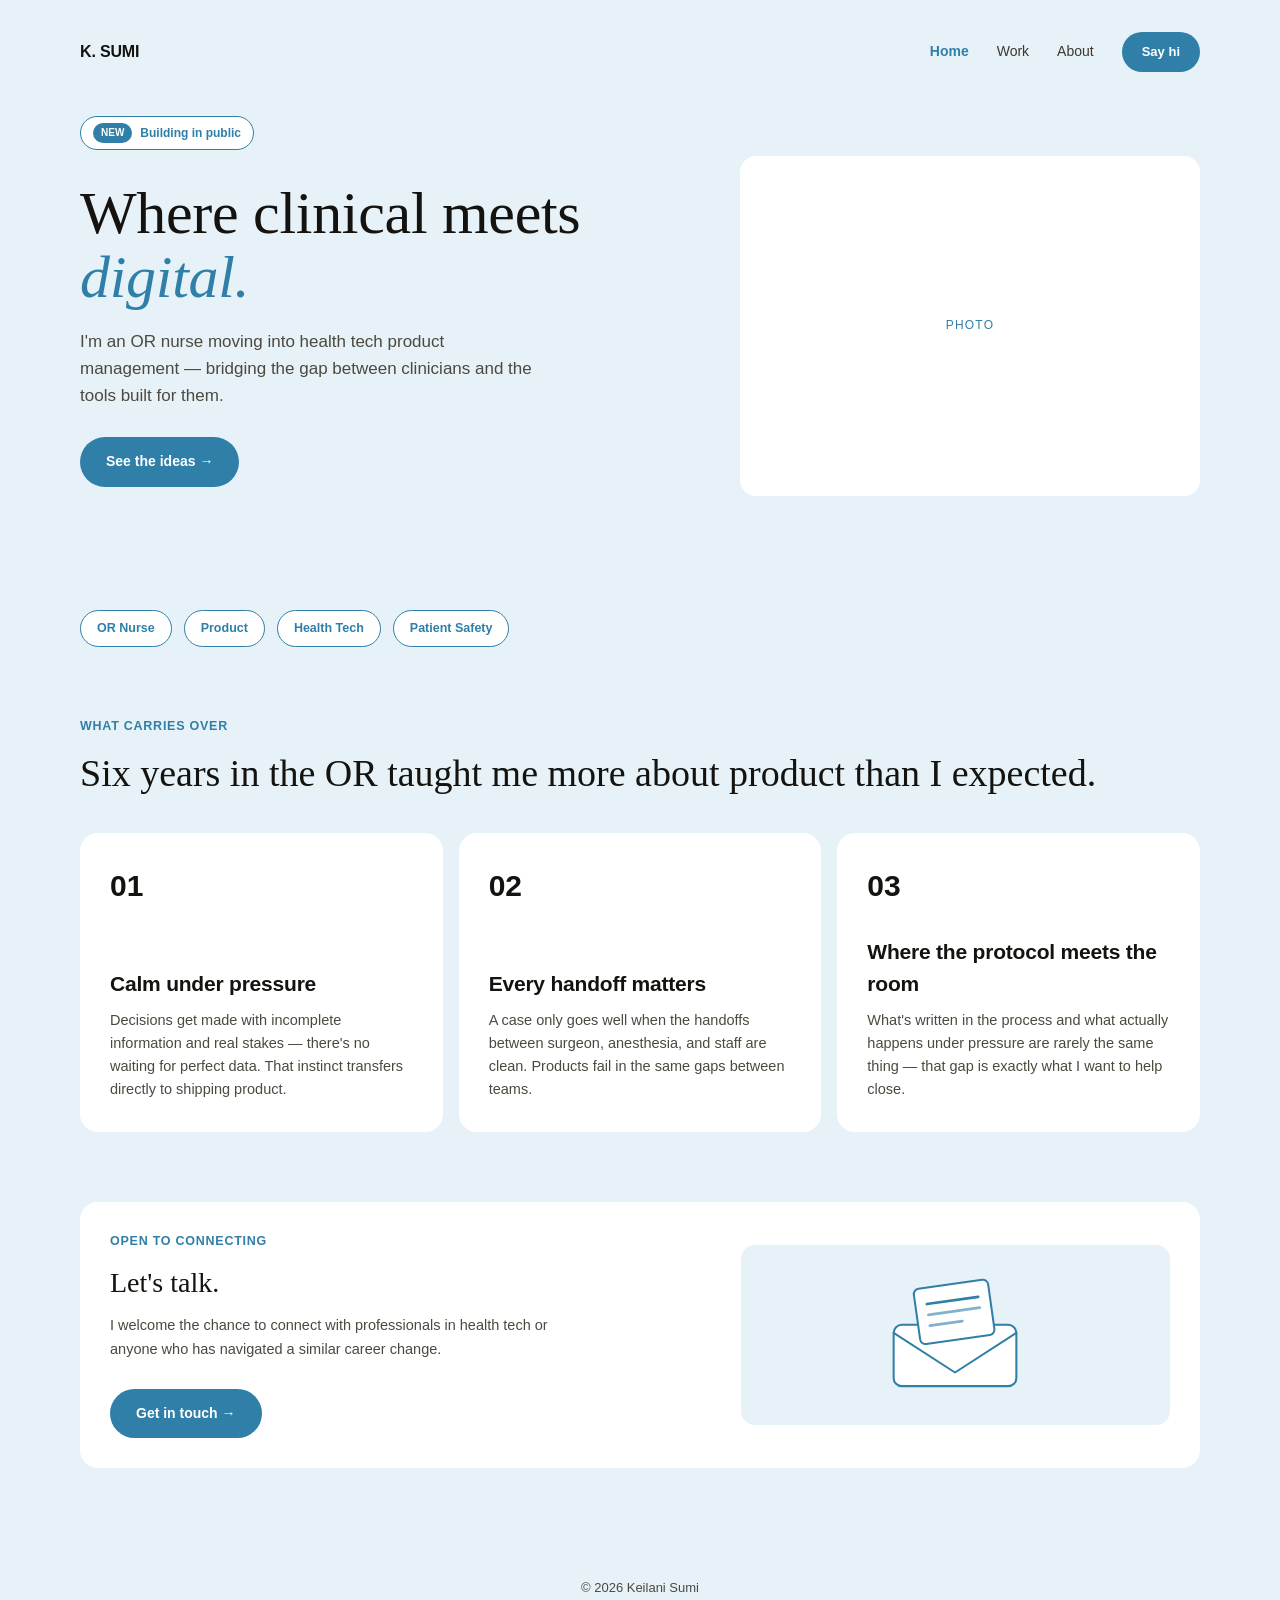
==== commit 88ca9688: "Add files via upload" ====
--- a/index.html
+++ b/index.html
@@ -11,10 +11,10 @@
   <header class="wrap top">
     <a class="brand" href="index.html">K. SUMI</a>
     <nav class="links">
+      <a href="index.html" class="active">Home</a>
       <a href="work.html">Work</a>
       <a href="about.html">About</a>
-      <a href="contact.html">Contact</a>
-      <a class="nav-cta" href="contact.html">Get in touch</a>
+      <a class="nav-cta" href="contact.html">Say hi</a>
     </nav>
   </header>
 
@@ -70,12 +70,23 @@
     <section style="padding-top:0;">
       <div class="card wide" style="align-items:center;">
         <div>
-          <div class="label" style="margin-top:0;">Making the leap from clinical to product?</div>
+          <div class="label" style="margin-top:0;">Open to connecting</div>
           <h2 style="font-family:var(--serif); font-weight:400; font-size:28px; margin-top:10px;">Let's talk.</h2>
-          <p style="color:var(--muted); margin-top:10px; max-width:480px;">I'd love to connect with people in health tech and product — whether that's talking through an idea, comparing notes on a similar transition, or just saying hi.</p>
+          <p style="color:var(--muted); margin-top:10px; max-width:480px;">I welcome the chance to connect with professionals in health tech or anyone who has navigated a similar career change.</p>
           <a class="btn" href="contact.html">Get in touch →</a>
         </div>
-        <div class="ph2" style="height:180px;">PHOTO</div>
+        <div class="ph2" style="height:180px; padding:12px;">
+          <svg width="150" height="120" viewBox="0 0 220 170" fill="none" xmlns="http://www.w3.org/2000/svg" aria-hidden="true">
+            <rect x="20" y="70" width="180" height="90" rx="12" fill="#ffffff" stroke="#2f7fa8" stroke-width="3"/>
+            <path d="M20 82 L110 140 L200 82" stroke="#2f7fa8" stroke-width="3" fill="none" stroke-linecap="round" stroke-linejoin="round"/>
+            <g transform="rotate(-8 110 60)">
+              <rect x="55" y="10" width="110" height="82" rx="8" fill="#ffffff" stroke="#2f7fa8" stroke-width="3"/>
+              <line x1="72" y1="34" x2="148" y2="34" stroke="#2f7fa8" stroke-width="4" stroke-linecap="round"/>
+              <line x1="72" y1="50" x2="148" y2="50" stroke="#2f7fa8" stroke-width="4" stroke-linecap="round" opacity="0.6"/>
+              <line x1="72" y1="66" x2="120" y2="66" stroke="#2f7fa8" stroke-width="4" stroke-linecap="round" opacity="0.6"/>
+            </g>
+          </svg>
+        </div>
       </div>
     </section>
   </main>
@@ -83,7 +94,6 @@
   <footer class="wrap">
     <div class="footer-row">
       <span>© 2026 Keilani Sumi</span>
-      <span>Built around curiosity, clarity, and useful next steps.</span>
     </div>
   </footer>
 </body>
--- a/style.css
+++ b/style.css
@@ -50,6 +50,7 @@
   font-weight: 700;
   display: inline-block;
 }
+.links a.nav-cta.active { color: #fff; }
 
 /* ---------- Eyebrow / label ---------- */
 .label {
@@ -244,7 +245,7 @@
 }
 .timeline .row {
   display: grid;
-  grid-template-columns: 66px 1fr;
+  grid-template-columns: 78px 1fr;
   gap: 12px;
   padding: 12px 0;
   border-top: 1px solid var(--bg);
@@ -287,7 +288,7 @@
 
 /* ---------- Footer ---------- */
 footer { padding: 40px 0 50px; color: var(--muted); font-size: 13px; }
-.footer-row { display: flex; justify-content: space-between; gap: 20px; flex-wrap: wrap; }
+.footer-row { display: flex; justify-content: center; text-align: center; }
 
 /* ---------- Responsive ---------- */
 @media (max-width: 820px) {
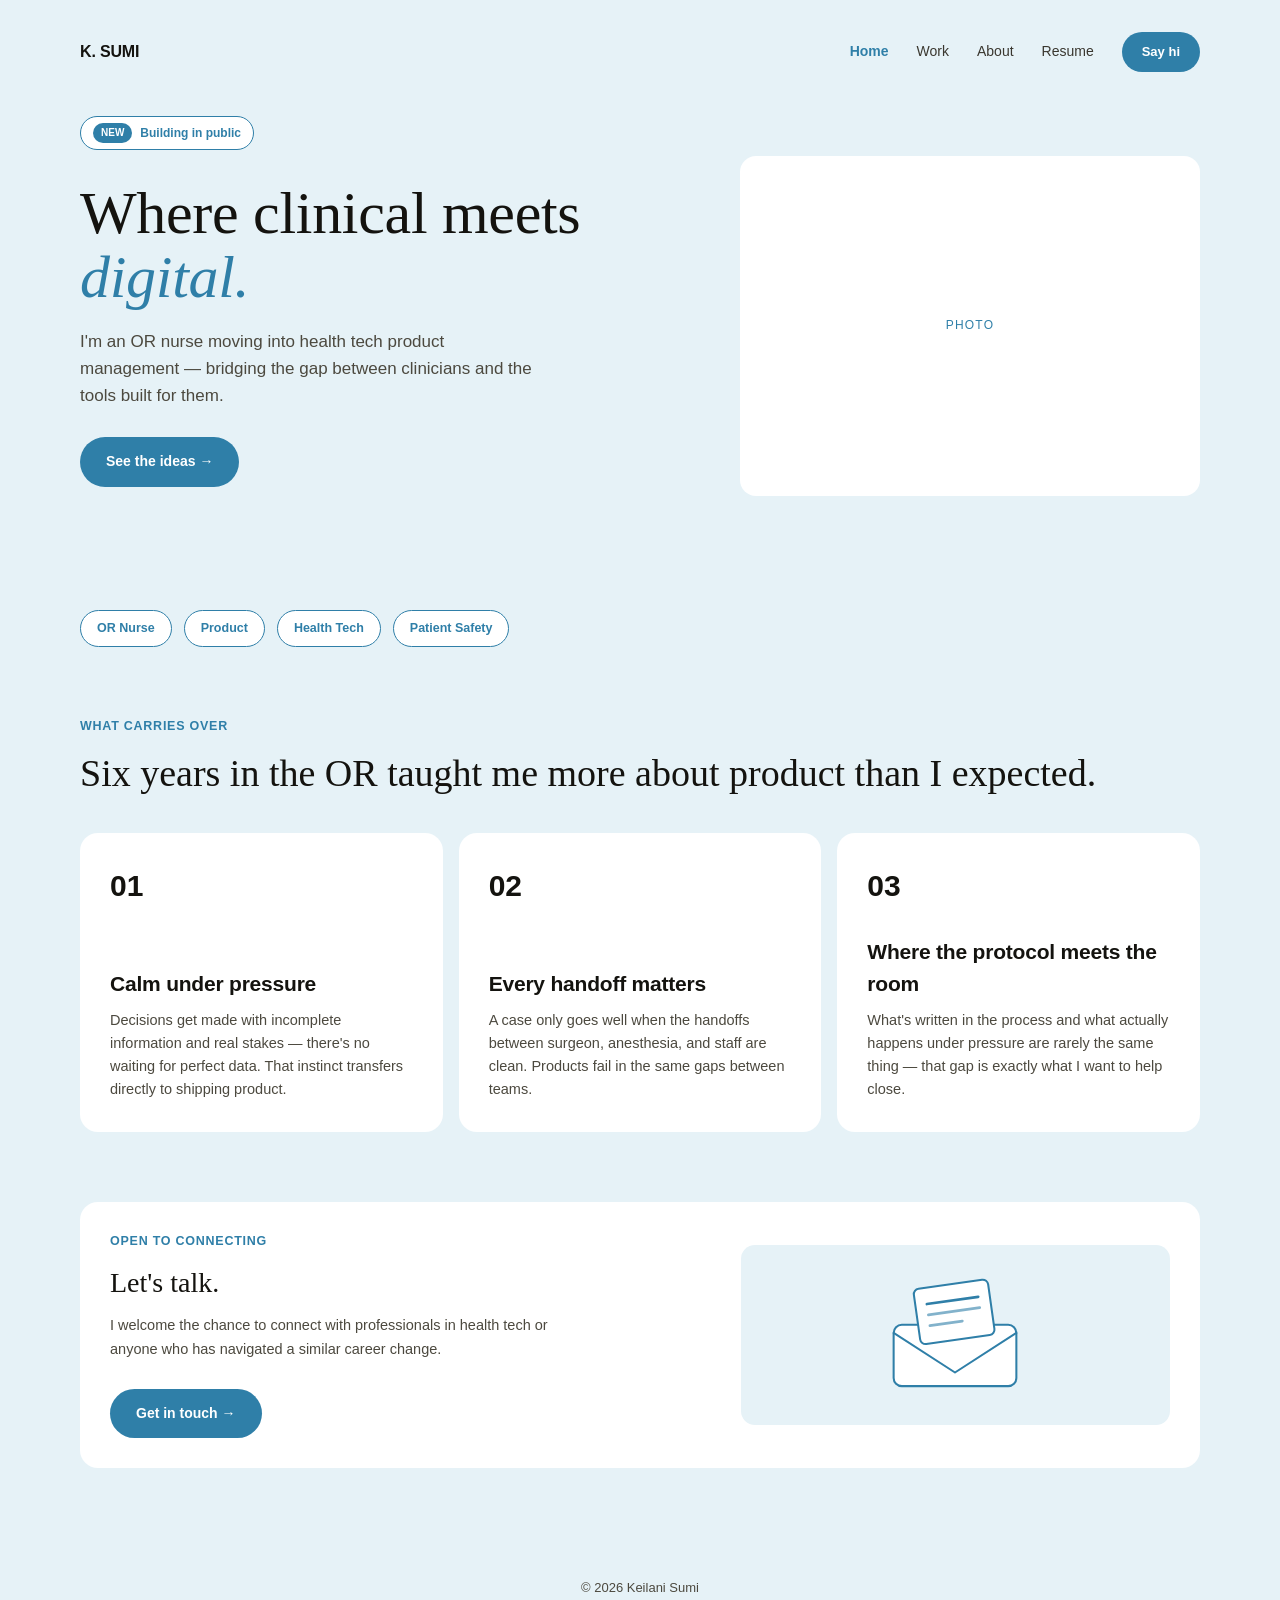
==== commit 8859f087: "Add files via upload" ====
--- a/index.html
+++ b/index.html
@@ -14,6 +14,7 @@
       <a href="index.html" class="active">Home</a>
       <a href="work.html">Work</a>
       <a href="about.html">About</a>
+      <a href="resume.pdf" target="_blank" rel="noopener">Resume</a>
       <a class="nav-cta" href="contact.html">Say hi</a>
     </nav>
   </header>
